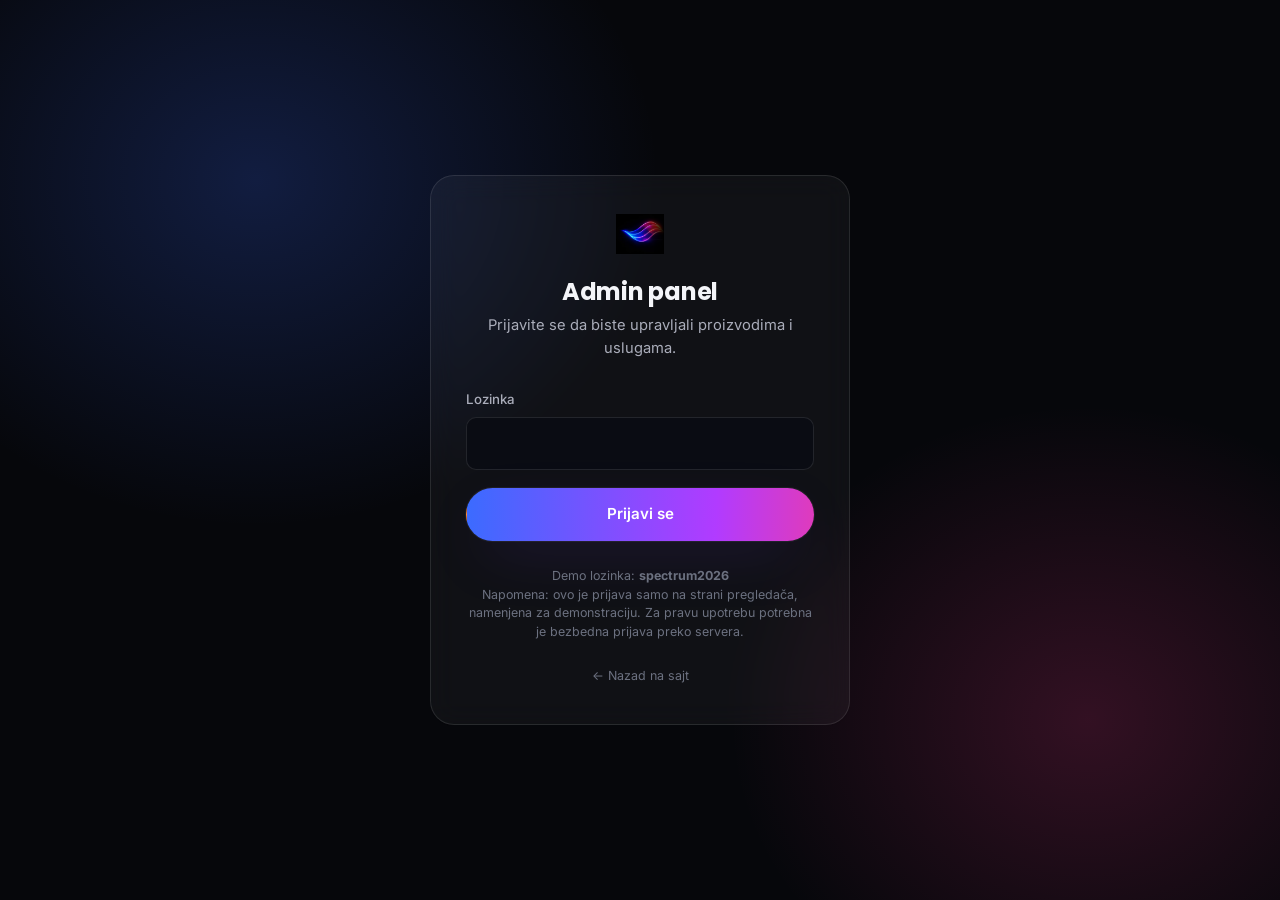
==== admin.html @ 7c69a84d "Initial site: TV Spectrum Elektro — sales and service website Static multi-page site (HTML5/CSS/vani" ====
<!doctype html>
<html lang="sr">
<head>
<meta charset="UTF-8">
<meta name="viewport" content="width=device-width, initial-scale=1">
<title>Admin panel — TV Spectrum Elektro</title>
<meta name="robots" content="noindex, nofollow">
<link rel="icon" type="image/png" href="assets/favicon-32.png">
<link rel="apple-touch-icon" href="assets/apple-touch-icon.png">
<link rel="preconnect" href="https://fonts.googleapis.com">
<link rel="preconnect" href="https://fonts.gstatic.com" crossorigin>
<link href="https://fonts.googleapis.com/css2?family=Inter:wght@400;500;600&family=Poppins:wght@600;700&display=swap" rel="stylesheet">
<link rel="stylesheet" href="css/style.css">
<link rel="stylesheet" href="css/admin.css">
</head>
<body class="admin-body">

<!-- ===================== LOGIN ===================== -->
<div class="login-screen" id="loginScreen">
  <div class="glass login-card">
    <img src="assets/logo-mark.png" alt="Spectrum Elektro logo">
    <h1>Admin panel</h1>
    <p class="sub">Prijavite se da biste upravljali proizvodima i uslugama.</p>
    <form id="loginForm">
      <div class="field-group">
        <label for="loginPassword">Lozinka</label>
        <input type="password" id="loginPassword" required autocomplete="current-password">
      </div>
      <button type="submit" class="btn btn-primary btn-block">Prijavi se</button>
      <p class="login-error" id="loginError">Pogrešna lozinka. Pokušajte ponovo.</p>
    </form>
    <p class="login-hint">Demo lozinka: <strong>spectrum2026</strong><br>Napomena: ovo je prijava samo na strani pregledača, namenjena za demonstraciju. Za pravu upotrebu potrebna je bezbedna prijava preko servera.</p>
    <p class="login-hint"><a href="index.html">← Nazad na sajt</a></p>
  </div>
</div>

<!-- ===================== ADMIN SHELL ===================== -->
<div class="admin-shell" id="adminShell">
  <div class="admin-topbar">
    <a href="index.html" class="brand">
      <img src="assets/logo-mark.png" alt="Spectrum Elektro logo">
      <span class="brand-name">TV Spectrum<br><small>Admin panel</small></span>
    </a>
    <div class="admin-topbar-actions">
      <a href="index.html" class="btn btn-ghost btn-sm">Pogledaj sajt</a>
      <button type="button" class="btn btn-outline btn-sm" id="logoutBtn">
        <svg width="16" height="16" viewBox="0 0 24 24" fill="none" stroke="currentColor" stroke-width="1.75" stroke-linecap="round" stroke-linejoin="round"><path d="M9 4.5H5.5A1.5 1.5 0 0 0 4 6v12a1.5 1.5 0 0 0 1.5 1.5H9"/><path d="M14 15.5L19 12l-5-3.5M19 12H9"/></svg>
        Odjava
      </button>
    </div>
  </div>

  <div class="admin-main">

    <div class="stat-row">
      <div class="stat-card"><span>Proizvodi</span><strong id="statProducts">0</strong></div>
      <div class="stat-card"><span>Usluge</span><strong id="statServices">0</strong></div>
      <div class="stat-card"><span>Nema na stanju</span><strong id="statOutOfStock">0</strong></div>
      <div class="stat-card"><span>Vrednost zaliha</span><strong id="statValue">0 RSD</strong></div>
    </div>

    <div class="admin-grid">

      <!-- FORM -->
      <div class="glass admin-panel" id="adminPanel">
        <h2 id="formTitle">Dodaj novu stavku</h2>
        <p class="panel-sub">Izmene se odmah pojavljuju na sajtu.</p>

        <div class="type-toggle">
          <button type="button" class="active" data-type="prodaja">Proizvod</button>
          <button type="button" data-type="servis">Usluga</button>
        </div>

        <form id="itemForm">
          <div class="field-group">
            <label for="fieldName">Naziv</label>
            <input type="text" id="fieldName" required placeholder="npr. Samsung Crystal UHD 55&quot;">
          </div>

          <div class="field-group">
            <label for="fieldCategory">Kategorija</label>
            <input type="text" id="fieldCategory" list="categoryOptions" required placeholder="npr. Televizori">
            <datalist id="categoryOptions"></datalist>
          </div>

          <!-- Polja samo za proizvode -->
          <div id="proizvodFields">
            <div class="field-group">
              <label for="fieldBrand">Brend</label>
              <input type="text" id="fieldBrand" list="brandOptions" placeholder="npr. Samsung">
              <datalist id="brandOptions"></datalist>
            </div>
            <div class="field-group">
              <label for="fieldCondition">Stanje</label>
              <select id="fieldCondition">
                <option value="Novo">Novo</option>
                <option value="Polovno">Polovno</option>
              </select>
            </div>
            <div class="field-group">
              <label for="fieldOldPrice">Stara cena (RSD) — opciono, za popust</label>
              <input type="number" id="fieldOldPrice" min="0" step="1">
            </div>
            <div class="checkbox-row">
              <input type="checkbox" id="fieldStock" checked>
              <label for="fieldStock">Na stanju</label>
            </div>
          </div>

          <!-- Polja samo za usluge -->
          <div id="uslugaFields" style="display:none;">
            <div class="checkbox-row">
              <input type="checkbox" id="fieldFree">
              <label for="fieldFree">Usluga je besplatna (npr. dijagnostika)</label>
            </div>
          </div>

          <div class="field-group" id="priceGroup">
            <label for="fieldPrice">Cena (RSD)</label>
            <input type="number" id="fieldPrice" min="0" step="1">
          </div>

          <div class="field-group">
            <label for="fieldDescription">Opis</label>
            <textarea id="fieldDescription" required style="min-height:90px;"></textarea>
          </div>

          <div class="field-group">
            <label for="fieldImage">Slika (opciono)</label>
            <div class="image-upload" id="imageUpload">
              <div class="image-preview" id="imagePreview">
                <svg width="22" height="22" viewBox="0 0 24 24" fill="none" stroke="currentColor" stroke-width="1.75" stroke-linecap="round" stroke-linejoin="round"><rect x="3" y="3" width="18" height="18" rx="2"/><circle cx="8.5" cy="9.5" r="1.5"/><path d="M21 15l-5-5-9 9"/></svg>
              </div>
              <div class="image-upload-actions">
                <label class="btn btn-outline btn-sm" for="fieldImage">Izaberi sliku</label>
                <button type="button" class="btn btn-ghost btn-sm" id="removeImageBtn" style="display:none;">Ukloni</button>
                <input type="file" id="fieldImage" accept="image/*" style="display:none;">
              </div>
            </div>
            <p class="field-hint">Ako ne dodate sliku, na sajtu će se prikazati ikonica ispod. Slika se automatski smanjuje radi uštede prostora.</p>
          </div>

          <div class="field-group">
            <label for="fieldIcon">Ikonica <span class="field-hint-inline">(koristi se ako nema slike)</span></label>
            <select id="fieldIcon"></select>
          </div>

          <div class="checkbox-row">
            <input type="checkbox" id="fieldFeatured">
            <label for="fieldFeatured">Istakni na početnoj stranici</label>
          </div>

          <div class="form-actions">
            <button type="submit" class="btn btn-primary btn-block">Sačuvaj</button>
            <button type="button" class="btn btn-outline" id="cancelEditBtn" style="display:none;">Otkaži</button>
          </div>
        </form>
      </div>

      <!-- TABLE -->
      <div>
        <div class="table-toolbar">
          <div class="search-field">
            <svg class="icon" width="17" height="17" viewBox="0 0 24 24" fill="none" stroke="currentColor" stroke-width="1.75" stroke-linecap="round" stroke-linejoin="round"><circle cx="10.5" cy="10.5" r="6.5"/><path d="M20 20l-4.8-4.8"/></svg>
            <input type="search" id="adminSearch" placeholder="Pretraži stavke…">
          </div>
          <select id="adminTypeFilter">
            <option value="">Sve stavke</option>
            <option value="prodaja">Proizvodi</option>
            <option value="servis">Usluge</option>
          </select>
          <button type="button" class="btn btn-outline btn-sm" id="resetBtn">
            <svg width="15" height="15" viewBox="0 0 24 24" fill="none" stroke="currentColor" stroke-width="1.75" stroke-linecap="round" stroke-linejoin="round"><path d="M20 8a8 8 0 1 0 1.5 6.5"/><path d="M20 3v5.5h-5.5"/></svg>
            Resetuj na podrazumevano
          </button>
        </div>

        <div class="admin-table-wrap" id="adminTableWrap">
          <table class="admin-table">
            <thead>
              <tr>
                <th>Stavka</th>
                <th>Tip</th>
                <th>Cena</th>
                <th>Status</th>
                <th></th>
              </tr>
            </thead>
            <tbody id="adminTableBody"></tbody>
          </table>
        </div>
        <div class="admin-empty" id="adminEmpty" style="display:none;">Nema stavki za prikaz.</div>
      </div>

    </div>
  </div>
</div>

<!-- Confirm dialog -->
<dialog class="modal" id="confirmDialog">
  <div class="modal-inner">
    <h3 style="margin-bottom:0.8rem;">Da li ste sigurni?</h3>
    <p id="confirmMessage" style="margin-bottom:1.6rem;"></p>
    <div class="form-actions">
      <button type="button" class="btn btn-danger btn-block" id="confirmYes">Da, potvrdi</button>
      <button type="button" class="btn btn-outline" id="confirmNo">Otkaži</button>
    </div>
  </div>
</dialog>

<!-- Toast -->
<div class="toast" id="toast">
  <svg class="icon" width="18" height="18" viewBox="0 0 24 24" fill="none" stroke="currentColor" stroke-width="1.75" stroke-linecap="round" stroke-linejoin="round"><path d="M4 12.5l5 5 11-11"/></svg>
  <span></span>
</div>

<script type="module" src="js/admin.js"></script>
</body>
</html>
---- css/style.css ----
/* ===================================================================
   Spectrum Elektro — glavni stylesheet
   Moderan CSS: custom properties, grid/flex, clamp(), color-mix(),
   backdrop-filter, :focus-visible, prefers-reduced-motion.
=================================================================== */

:root {
  /* boje iz loga */
  --blue: #3b6bff;
  --purple: #b13bff;
  --pink: #ff3b8e;
  --orange: #ff8a3b;
  --gradient-brand: linear-gradient(92deg, var(--blue) 0%, var(--purple) 45%, var(--pink) 75%, var(--orange) 100%);

  --bg: #06070b;
  --bg-alt: #0a0c13;
  --surface: rgba(255, 255, 255, 0.045);
  --surface-strong: rgba(255, 255, 255, 0.08);
  --surface-solid: #12131c;
  --border: rgba(255, 255, 255, 0.1);
  --border-soft: rgba(255, 255, 255, 0.06);

  --text: #f4f5f9;
  --text-dim: #aaadba;
  --text-faint: #6c7180;

  --success: #35d68a;
  --danger: #ff5470;
  --warning: #ffb84d;

  --radius-sm: 10px;
  --radius-md: 16px;
  --radius-lg: 24px;
  --radius-pill: 999px;

  --shadow-md: 0 16px 40px -16px rgba(0, 0, 0, 0.55);
  --shadow-lg: 0 28px 70px -24px rgba(0, 0, 0, 0.7);
  --shadow-glow: 0 0 0 1px rgba(255, 255, 255, 0.06), 0 20px 60px -20px rgba(120, 60, 255, 0.35);

  --ease: cubic-bezier(0.22, 1, 0.36, 1);
  --dur: 0.35s;

  --container: 1180px;
  --header-h: 84px;

  color-scheme: dark;
}

/* ---------- reset ---------- */
*, *::before, *::after { box-sizing: border-box; }
* { margin: 0; }
html { scroll-behavior: smooth; scroll-padding-top: calc(var(--header-h) + 16px); }
html, body { height: 100%; }

body {
  background: var(--bg);
  color: var(--text);
  font-family: "Inter", system-ui, -apple-system, "Segoe UI", sans-serif;
  font-size: 16px;
  line-height: 1.6;
  -webkit-font-smoothing: antialiased;
  overflow-x: hidden;
}

img, picture, svg { display: block; max-width: 100%; }

a { color: inherit; text-decoration: none; }

ul, ol { list-style: none; padding: 0; }

button, input, textarea, select {
  font: inherit;
  color: inherit;
  background: none;
  border: none;
}

h1, h2, h3, h4 {
  font-family: "Poppins", "Inter", sans-serif;
  font-weight: 600;
  line-height: 1.15;
  letter-spacing: -0.01em;
}

h1 { font-size: clamp(2.4rem, 4.4vw, 3.9rem); font-weight: 700; }
h2 { font-size: clamp(1.9rem, 3vw, 2.7rem); }
h3 { font-size: clamp(1.2rem, 1.6vw, 1.45rem); }

p { color: var(--text-dim); }

:focus-visible {
  outline: 2px solid var(--blue);
  outline-offset: 3px;
  border-radius: 4px;
}

@media (prefers-reduced-motion: reduce) {
  html { scroll-behavior: auto; }
  *, *::before, *::after { animation-duration: 0.01ms !important; transition-duration: 0.01ms !important; }
}

/* ---------- layout helpers ---------- */
.container {
  width: min(100% - 2.5rem, var(--container));
  margin-inline: auto;
}

.section { padding-block: clamp(4rem, 8vw, 6.5rem); }
.section-tight { padding-block: clamp(2.5rem, 5vw, 4rem); }

.section-head {
  max-width: 640px;
  margin-bottom: clamp(2.2rem, 4vw, 3.2rem);
}

.section-head.center { max-width: 620px; margin-inline: auto; text-align: center; }

.eyebrow {
  display: inline-flex;
  align-items: center;
  gap: 0.5rem;
  font-family: "Poppins", sans-serif;
  font-size: 0.78rem;
  font-weight: 600;
  letter-spacing: 0.14em;
  text-transform: uppercase;
  color: transparent;
  background: var(--gradient-brand);
  -webkit-background-clip: text;
  background-clip: text;
  margin-bottom: 0.9rem;
}

.eyebrow::before {
  content: "";
  width: 22px;
  height: 2px;
  background: var(--gradient-brand);
  display: inline-block;
}

.section-head p { margin-top: 0.9rem; font-size: 1.05rem; }

.grad-text {
  background: var(--gradient-brand);
  -webkit-background-clip: text;
  background-clip: text;
  color: transparent;
}

.visually-hidden {
  position: absolute;
  width: 1px; height: 1px;
  overflow: hidden;
  clip: rect(0 0 0 0);
  white-space: nowrap;
}

.skip-link {
  position: fixed;
  top: -60px;
  left: 1rem;
  background: var(--surface-solid);
  color: var(--text);
  padding: 0.7rem 1.1rem;
  border-radius: var(--radius-sm);
  z-index: 1000;
  transition: top var(--dur) var(--ease);
  border: 1px solid var(--border);
}
.skip-link:focus { top: 1rem; }

/* ---------- buttons ---------- */
.btn {
  display: inline-flex;
  align-items: center;
  justify-content: center;
  gap: 0.55rem;
  padding: 0.85rem 1.6rem;
  border-radius: var(--radius-pill);
  font-weight: 600;
  font-size: 0.95rem;
  cursor: pointer;
  transition: transform var(--dur) var(--ease), box-shadow var(--dur) var(--ease), background var(--dur) var(--ease), border-color var(--dur) var(--ease);
  white-space: nowrap;
  border: 1px solid transparent;
}
.btn:active { transform: translateY(1px); }

.btn-primary {
  background: var(--gradient-brand);
  background-size: 160% 100%;
  color: #fff;
  box-shadow: var(--shadow-glow);
}
.btn-primary:hover { background-position: 100% 0; box-shadow: 0 24px 60px -18px rgba(177, 59, 255, 0.55); transform: translateY(-2px); }

.btn-outline {
  background: var(--surface);
  border-color: var(--border);
  color: var(--text);
  backdrop-filter: blur(10px);
}
.btn-outline:hover { background: var(--surface-strong); border-color: rgba(255,255,255,0.24); transform: translateY(-2px); }

.btn-ghost { color: var(--text-dim); padding: 0.6rem 0.9rem; }
.btn-ghost:hover { color: var(--text); }

.btn-sm { padding: 0.55rem 1.1rem; font-size: 0.85rem; }
.btn-danger { background: rgba(255, 84, 112, 0.12); color: var(--danger); border-color: rgba(255, 84, 112, 0.3); }
.btn-danger:hover { background: rgba(255, 84, 112, 0.2); }
.btn-block { width: 100%; }
.btn[disabled] { opacity: 0.5; cursor: not-allowed; pointer-events: none; }

.icon { flex-shrink: 0; }

/* ---------- header ---------- */
.site-header {
  position: fixed;
  inset: 0 0 auto 0;
  height: var(--header-h);
  z-index: 100;
  display: flex;
  align-items: center;
  background: rgba(6, 7, 11, 0.6);
  backdrop-filter: blur(16px) saturate(140%);
  border-bottom: 1px solid var(--border-soft);
  transition: background var(--dur) var(--ease), border-color var(--dur) var(--ease);
}

.site-header .container { display: flex; align-items: center; justify-content: space-between; gap: 1.5rem; }

.brand { display: flex; align-items: center; gap: 0.65rem; font-family: "Poppins", sans-serif; }
.brand img { height: 34px; width: auto; }
.brand-name { font-weight: 700; font-size: 1.05rem; letter-spacing: 0.01em; }
.brand-name small { display: block; font-family: "Inter", sans-serif; font-weight: 400; font-size: 0.68rem; color: var(--text-faint); letter-spacing: 0.08em; text-transform: uppercase; }

.nav-links { display: flex; align-items: center; gap: 2.1rem; }
.nav-links a {
  font-size: 0.94rem;
  font-weight: 500;
  color: var(--text-dim);
  position: relative;
  padding-block: 0.4rem;
  transition: color var(--dur) var(--ease);
}
.nav-links a::after {
  content: "";
  position: absolute; left: 0; right: 100%; bottom: -2px; height: 2px;
  background: var(--gradient-brand);
  transition: right var(--dur) var(--ease);
  border-radius: 2px;
}
.nav-links a:hover, .nav-links a[aria-current="page"] { color: var(--text); }
.nav-links a:hover::after, .nav-links a[aria-current="page"]::after { right: 0; }

.header-actions { display: flex; align-items: center; gap: 0.9rem; }
.phone-cta { display: flex; align-items: center; gap: 0.5rem; font-weight: 600; font-size: 0.92rem; color: var(--text); }
.phone-cta .icon { color: var(--orange); }

.nav-toggle {
  display: none;
  padding: 0.5rem;
  border-radius: var(--radius-sm);
  color: var(--text);
}

@media (max-width: 900px) {
  .nav-links { position: fixed; inset: var(--header-h) 0 0 0; flex-direction: column; justify-content: flex-start; align-items: stretch; gap: 0; background: rgba(6,7,11,0.98); backdrop-filter: blur(20px); padding: 1.5rem 1.75rem 2rem; transform: translateY(-8px); opacity: 0; pointer-events: none; transition: opacity var(--dur) var(--ease), transform var(--dur) var(--ease); }
  .nav-links a { padding: 0.95rem 0; border-bottom: 1px solid var(--border-soft); font-size: 1.05rem; }
  .nav-links a::after { display: none; }
  .site-header.nav-open .nav-links { opacity: 1; transform: translateY(0); pointer-events: auto; }
  .nav-toggle { display: inline-flex; }
  .phone-cta span { display: none; }
}

/* ---------- hero ---------- */
.hero {
  position: relative;
  padding-top: calc(var(--header-h) + clamp(3rem, 8vw, 6rem));
  padding-bottom: clamp(4rem, 9vw, 7rem);
  overflow: clip;
}

.hero-glow {
  position: absolute;
  inset: -20% -10% auto -10%;
  height: 900px;
  background:
    radial-gradient(38% 55% at 18% 25%, rgba(59, 107, 255, 0.35), transparent 70%),
    radial-gradient(32% 45% at 55% 10%, rgba(177, 59, 255, 0.28), transparent 70%),
    radial-gradient(30% 45% at 85% 30%, rgba(255, 59, 142, 0.22), transparent 70%);
  filter: blur(10px);
  pointer-events: none;
  z-index: 0;
}

.hero .container { position: relative; z-index: 1; }
.hero-grid { display: grid; grid-template-columns: 1.1fr 0.9fr; gap: 3rem; align-items: center; }

.hero-copy h1 { margin-bottom: 1.3rem; }
.hero-copy > p { font-size: 1.12rem; max-width: 46ch; margin-bottom: 2.2rem; }
.hero-actions { display: flex; flex-wrap: wrap; gap: 0.9rem; margin-bottom: 3rem; }

.hero-stats { display: grid; grid-template-columns: repeat(4, auto); gap: 1.8rem; }
.hero-stats div strong { display: block; font-family: "Poppins", sans-serif; font-size: 1.6rem; font-weight: 700; }
.hero-stats div span { font-size: 0.82rem; color: var(--text-faint); }

.hero-panel {
  position: relative;
  border-radius: var(--radius-lg);
  border: 1px solid var(--border);
  background: linear-gradient(160deg, var(--surface-strong), var(--surface));
  backdrop-filter: blur(10px);
  box-shadow: var(--shadow-lg);
  padding: clamp(1.8rem, 3vw, 2.6rem);
  overflow: hidden;
}
.hero-panel::before {
  content: "";
  position: absolute; inset: 0;
  background: var(--gradient-brand);
  opacity: 0.12;
  mask: radial-gradient(circle at 30% 20%, black, transparent 70%);
}
.hero-panel > * { position: relative; z-index: 1; }
.hero-panel-icon {
  width: 54px; height: 54px;
  border-radius: var(--radius-sm);
  display: grid; place-items: center;
  background: var(--gradient-brand);
  color: #fff;
  margin-bottom: 1.3rem;
}
.hero-panel h3 { font-size: 1.35rem; margin-bottom: 0.7rem; }
.hero-panel > p { font-size: 0.95rem; margin-bottom: 1.7rem; }
.hero-panel-features { display: flex; flex-direction: column; gap: 0.9rem; margin-bottom: 1.9rem; padding-bottom: 1.9rem; border-bottom: 1px dashed var(--border); }
.hero-panel-features div { display: flex; align-items: center; gap: 0.7rem; font-size: 0.92rem; }
.hero-panel-features .icon { color: var(--success); flex-shrink: 0; }

@media (max-width: 980px) {
  .hero-grid { grid-template-columns: 1fr; }
  .hero-panel { max-width: 460px; margin-inline: auto; }
  .hero-stats { grid-template-columns: repeat(2, auto); row-gap: 1.4rem; }
}

/* ---------- generic cards / glass panels ---------- */
.glass {
  background: var(--surface);
  border: 1px solid var(--border);
  border-radius: var(--radius-lg);
  backdrop-filter: blur(14px);
}

.feature-grid { display: grid; grid-template-columns: repeat(4, 1fr); gap: 1.25rem; }
.feature-card {
  padding: 1.8rem 1.6rem;
  border-radius: var(--radius-lg);
  background: var(--surface);
  border: 1px solid var(--border-soft);
  transition: transform var(--dur) var(--ease), border-color var(--dur) var(--ease), background var(--dur) var(--ease);
}
.feature-card:hover { transform: translateY(-4px); border-color: rgba(255,255,255,0.2); background: var(--surface-strong); }
.feature-card .icon-wrap {
  width: 46px; height: 46px; border-radius: var(--radius-sm);
  display: grid; place-items: center;
  background: var(--gradient-brand);
  color: #fff;
  margin-bottom: 1.1rem;
}
.feature-card h3 { margin-bottom: 0.5rem; }
.feature-card p { font-size: 0.92rem; }

@media (max-width: 980px) { .feature-grid { grid-template-columns: repeat(2, 1fr); } }
@media (max-width: 560px) { .feature-grid { grid-template-columns: 1fr; } }

/* ---------- product / service cards ---------- */
.card-grid { display: grid; grid-template-columns: repeat(auto-fill, minmax(270px, 1fr)); gap: 1.4rem; }

.product-card {
  display: flex;
  flex-direction: column;
  border-radius: var(--radius-lg);
  border: 1px solid var(--border-soft);
  background: var(--surface);
  overflow: hidden;
  transition: transform var(--dur) var(--ease), border-color var(--dur) var(--ease), box-shadow var(--dur) var(--ease);
}
.product-card:hover { transform: translateY(-5px); border-color: rgba(255,255,255,0.18); box-shadow: var(--shadow-md); }

.product-media {
  position: relative;
  aspect-ratio: 16 / 11;
  display: grid;
  place-items: center;
  overflow: hidden;
  background:
    radial-gradient(90% 120% at 20% 0%, rgba(59,107,255,0.22), transparent 60%),
    radial-gradient(90% 120% at 100% 100%, rgba(255,59,142,0.18), transparent 60%),
    var(--bg-alt);
}
.product-media .icon { width: 30%; height: 30%; color: var(--text); opacity: 0.92; }
.product-media .icon svg { width: 100%; height: 100%; }
.product-media img { width: 100%; height: 100%; object-fit: cover; }

.badge {
  display: inline-flex; align-items: center; gap: 0.35rem;
  font-size: 0.72rem; font-weight: 600; letter-spacing: 0.03em;
  padding: 0.3rem 0.65rem;
  border-radius: var(--radius-pill);
  background: var(--surface-strong);
  border: 1px solid var(--border);
  color: var(--text-dim);
}
.badge-brand { position: absolute; top: 0.9rem; left: 0.9rem; }
.badge-condition { position: absolute; top: 0.9rem; right: 0.9rem; }
.badge-condition.new { color: var(--success); border-color: rgba(53,214,138,0.35); background: rgba(53,214,138,0.1); }
.badge-condition.used { color: var(--warning); border-color: rgba(255,184,77,0.35); background: rgba(255,184,77,0.1); }
.badge-out { position: absolute; inset: 0; background: rgba(6,7,11,0.72); display: flex; align-items: center; justify-content: center; font-weight: 600; letter-spacing: 0.05em; text-transform: uppercase; font-size: 0.85rem; color: var(--text-dim); backdrop-filter: blur(2px); }

.product-body { padding: 1.3rem 1.4rem 1.5rem; display: flex; flex-direction: column; gap: 0.6rem; flex: 1; }
.product-body .cat { font-size: 0.76rem; color: var(--text-faint); text-transform: uppercase; letter-spacing: 0.08em; }
.product-body h3 { font-size: 1.08rem; }
.product-body p.desc { font-size: 0.88rem; margin-top: 0.1rem; display: -webkit-box; -webkit-line-clamp: 2; -webkit-box-orient: vertical; overflow: hidden; }

.price-row { margin-top: auto; padding-top: 0.9rem; display: flex; align-items: center; justify-content: space-between; gap: 0.6rem; }
.price-wrap { display: flex; flex-direction: column; gap: 0.1rem; min-width: 0; }
.price { font-family: "Poppins", sans-serif; font-weight: 700; font-size: 1.12rem; white-space: nowrap; }
.price-old { display: block; font-size: 0.78rem; color: var(--text-faint); text-decoration: line-through; font-weight: 400; }

.service-card { padding: 1.6rem 1.5rem; }
.service-card .icon-wrap { width: 50px; height: 50px; border-radius: var(--radius-sm); display: grid; place-items: center; background: var(--surface-strong); border: 1px solid var(--border); color: var(--blue); margin-bottom: 1rem; overflow: hidden; }
.service-card .icon-wrap img { width: 100%; height: 100%; object-fit: cover; }
.service-card .cat { font-size: 0.74rem; color: var(--text-faint); text-transform: uppercase; letter-spacing: 0.08em; margin-bottom: 0.3rem; }
.service-card h3 { margin-bottom: 0.5rem; }
.service-card p.desc { font-size: 0.9rem; margin-bottom: 1.1rem; }
.service-card .price-row { padding-top: 1rem; border-top: 1px dashed var(--border); }

.empty-state { grid-column: 1 / -1; text-align: center; padding: 3.5rem 1rem; color: var(--text-faint); }
.empty-state .icon { margin: 0 auto 1rem; color: var(--text-faint); }

/* ---------- filters ---------- */
.filter-bar {
  display: flex; flex-wrap: wrap; gap: 0.9rem; align-items: center;
  padding: 1.1rem 1.2rem;
  background: var(--surface);
  border: 1px solid var(--border-soft);
  border-radius: var(--radius-md);
  margin-bottom: 2rem;
}
.filter-bar .field { display: flex; flex-direction: column; gap: 0.3rem; }
.filter-bar label { font-size: 0.72rem; text-transform: uppercase; letter-spacing: 0.06em; color: var(--text-faint); }
.filter-bar select, .filter-bar input {
  padding: 0.6rem 0.85rem;
  background: var(--bg-alt);
  border: 1px solid var(--border);
  border-radius: var(--radius-sm);
  min-width: 150px;
}
.filter-bar .search-field { flex: 1; min-width: 200px; position: relative; }
.filter-bar .search-field input { width: 100%; padding-left: 2.4rem; }
.filter-bar .search-field .icon { position: absolute; left: 0.75rem; top: 2.15rem; color: var(--text-faint); }
.filter-bar .results-count { margin-left: auto; font-size: 0.85rem; color: var(--text-faint); }

/* ---------- page banner ---------- */
.page-banner {
  padding-top: calc(var(--header-h) + 3rem);
  padding-bottom: 2.5rem;
  position: relative;
}
.page-banner::before {
  content: "";
  position: absolute; inset: 0 0 auto 0; height: 420px;
  background: radial-gradient(60% 100% at 15% 0%, rgba(59,107,255,0.18), transparent 70%),
              radial-gradient(50% 100% at 85% 0%, rgba(255,59,142,0.14), transparent 70%);
  z-index: -1;
}
.breadcrumb { display: flex; gap: 0.5rem; font-size: 0.85rem; color: var(--text-faint); margin-bottom: 0.9rem; }
.breadcrumb a:hover { color: var(--text); }

/* ---------- process steps ---------- */
.steps { display: grid; grid-template-columns: repeat(4, 1fr); gap: 1.5rem; counter-reset: step; }
.step { position: relative; padding: 1.8rem 1.5rem; border-radius: var(--radius-lg); background: var(--surface); border: 1px solid var(--border-soft); }
.step .num {
  font-family: "Poppins", sans-serif; font-weight: 700; font-size: 1.6rem;
  background: var(--gradient-brand); -webkit-background-clip: text; background-clip: text; color: transparent;
  margin-bottom: 0.8rem; display: block;
}
.step h3 { margin-bottom: 0.5rem; font-size: 1rem; }
.step p { font-size: 0.88rem; }
@media (max-width: 900px) { .steps { grid-template-columns: repeat(2, 1fr); } }
@media (max-width: 560px) { .steps { grid-template-columns: 1fr; } }

/* ---------- brand chips ---------- */
.chip-cloud { display: flex; flex-wrap: wrap; gap: 0.7rem; }
.chip { padding: 0.55rem 1.1rem; border-radius: var(--radius-pill); background: var(--surface); border: 1px solid var(--border); font-size: 0.88rem; color: var(--text-dim); }

/* ---------- CTA banner ---------- */
.cta-banner {
  position: relative;
  border-radius: var(--radius-lg);
  padding: clamp(2.5rem, 6vw, 4rem);
  text-align: center;
  overflow: hidden;
  border: 1px solid var(--border);
}
.cta-banner::before { content: ""; position: absolute; inset: 0; background: var(--gradient-brand); opacity: 0.16; }
.cta-banner::after { content: ""; position: absolute; inset: 0; background: radial-gradient(60% 140% at 50% 0%, rgba(255,255,255,0.08), transparent 70%); }
.cta-banner > * { position: relative; z-index: 1; }
.cta-banner h2 { margin-bottom: 0.8rem; }
.cta-banner p { max-width: 46ch; margin-inline: auto; margin-bottom: 1.8rem; }
.cta-actions { display: flex; gap: 1rem; justify-content: center; flex-wrap: wrap; }

/* ---------- story / about ---------- */
.story-grid { display: grid; grid-template-columns: 0.9fr 1.1fr; gap: 3rem; align-items: center; }
.story-visual { aspect-ratio: 4/3.2; border-radius: var(--radius-lg); border: 1px solid var(--border); background: linear-gradient(160deg, var(--surface-strong), var(--surface)); display: grid; place-items: center; position: relative; overflow: hidden; }
.story-visual::before { content: ""; position: absolute; inset: 0; background: var(--gradient-brand); opacity: 0.12; }
.story-visual .icon { width: 34%; height: 34%; color: var(--text); position: relative; z-index: 1; }
.story-copy p { margin-bottom: 1.1rem; }
.story-copy p:last-of-type { margin-bottom: 0; }
@media (max-width: 900px) { .story-grid { grid-template-columns: 1fr; } }

.values-grid { display: grid; grid-template-columns: repeat(4, 1fr); gap: 1.2rem; margin-top: 3rem; }
@media (max-width: 900px) { .values-grid { grid-template-columns: repeat(2, 1fr); } }
@media (max-width: 560px) { .values-grid { grid-template-columns: 1fr; } }

.timeline { display: flex; flex-direction: column; gap: 0; margin-top: 3rem; border-left: 1px solid var(--border); padding-left: 2rem; }
.timeline-item { position: relative; padding-bottom: 2.5rem; }
.timeline-item:last-child { padding-bottom: 0; }
.timeline-item::before { content: ""; position: absolute; left: -2.4rem; top: 0.2rem; width: 12px; height: 12px; border-radius: 50%; background: var(--gradient-brand); box-shadow: 0 0 0 4px var(--bg), 0 0 0 5px var(--border); }
.timeline-item .year { font-family: "Poppins", sans-serif; font-weight: 700; color: var(--text); display: block; margin-bottom: 0.35rem; }
.timeline-item p { font-size: 0.94rem; }

/* ---------- contact ---------- */
.contact-grid { display: grid; grid-template-columns: 1fr 1.15fr; gap: 2.5rem; align-items: start; }
.contact-info-list { display: flex; flex-direction: column; gap: 1.1rem; margin-bottom: 2rem; }
.contact-info-item { display: flex; gap: 1rem; align-items: flex-start; }
.contact-info-item .icon-wrap { width: 42px; height: 42px; flex-shrink: 0; border-radius: var(--radius-sm); display: grid; place-items: center; background: var(--surface-strong); border: 1px solid var(--border); color: var(--blue); }
.contact-info-item strong { display: block; font-size: 0.95rem; }
.contact-info-item span, .contact-info-item a { font-size: 0.9rem; color: var(--text-dim); }
.contact-info-item a:hover { color: var(--text); }

.hours-table { width: 100%; border-collapse: collapse; margin-top: 0.5rem; }
.hours-table td { padding: 0.5rem 0; font-size: 0.9rem; border-bottom: 1px solid var(--border-soft); }
.hours-table td:last-child { text-align: right; color: var(--text); font-weight: 500; }

.map-embed { border-radius: var(--radius-lg); overflow: hidden; border: 1px solid var(--border); margin-top: 1.5rem; filter: grayscale(0.4) invert(0.92) contrast(0.9); }
.map-embed iframe { width: 100%; height: 260px; border: 0; display: block; }

.social-row { display: flex; gap: 0.7rem; margin-top: 1.5rem; }
.social-row a { width: 40px; height: 40px; border-radius: 50%; display: grid; place-items: center; background: var(--surface); border: 1px solid var(--border); transition: all var(--dur) var(--ease); }
.social-row a:hover { background: var(--gradient-brand); border-color: transparent; }

.form-card { padding: clamp(1.6rem, 3vw, 2.4rem); }
.form-row { display: grid; grid-template-columns: 1fr 1fr; gap: 1rem; }
.field-group { margin-bottom: 1.1rem; display: flex; flex-direction: column; gap: 0.4rem; }
.field-group label { font-size: 0.83rem; font-weight: 500; color: var(--text-dim); }
.field-group input, .field-group textarea, .field-group select {
  padding: 0.8rem 1rem;
  background: var(--bg-alt);
  border: 1px solid var(--border);
  border-radius: var(--radius-sm);
  transition: border-color var(--dur) var(--ease);
}
.field-group input:focus, .field-group textarea:focus, .field-group select:focus { border-color: var(--purple); }
.field-group textarea { resize: vertical; min-height: 120px; }
@media (max-width: 640px) { .form-row { grid-template-columns: 1fr; } .contact-grid { grid-template-columns: 1fr; } }

.form-success { display: none; align-items: center; gap: 0.8rem; padding: 1rem 1.2rem; border-radius: var(--radius-md); background: rgba(53,214,138,0.1); border: 1px solid rgba(53,214,138,0.3); color: var(--success); margin-top: 1rem; }
.form-success.show { display: flex; }
.form-success .icon { flex-shrink: 0; }

/* ---------- footer ---------- */
.site-footer { border-top: 1px solid var(--border-soft); background: var(--bg-alt); padding-block: 3.5rem 1.8rem; }
.footer-grid { display: grid; grid-template-columns: 1.3fr 0.8fr 0.9fr 1fr; gap: 2.5rem; }
.footer-brand p { font-size: 0.9rem; margin-top: 0.9rem; max-width: 30ch; }
.footer-col h4 { font-size: 0.85rem; text-transform: uppercase; letter-spacing: 0.06em; color: var(--text-faint); margin-bottom: 1.1rem; }
.footer-col ul { display: flex; flex-direction: column; gap: 0.7rem; }
.footer-col a { font-size: 0.9rem; color: var(--text-dim); }
.footer-col a:hover { color: var(--text); }
.footer-bottom { margin-top: 3rem; padding-top: 1.6rem; border-top: 1px solid var(--border-soft); display: flex; justify-content: space-between; align-items: center; flex-wrap: wrap; gap: 1rem; font-size: 0.82rem; color: var(--text-faint); }
.footer-bottom a { color: var(--text-faint); }
.footer-bottom a:hover { color: var(--text-dim); }
@media (max-width: 900px) { .footer-grid { grid-template-columns: 1fr 1fr; } }
@media (max-width: 560px) { .footer-grid { grid-template-columns: 1fr; } }

/* ---------- reveal-on-scroll ---------- */
.reveal { opacity: 0; transform: translateY(18px); transition: opacity 0.7s var(--ease), transform 0.7s var(--ease); }
.reveal.in-view { opacity: 1; transform: translateY(0); }

/* ---------- dialog / modal ---------- */
dialog.modal {
  position: fixed;
  inset: 0;
  margin: auto;
  border: 1px solid var(--border);
  border-radius: var(--radius-lg);
  padding: 0;
  background: var(--surface-solid);
  color: var(--text);
  width: min(560px, 92vw);
  max-height: min(640px, 86vh);
  overflow: auto;
  box-shadow: var(--shadow-lg);
}
dialog.modal::backdrop { background: rgba(4, 5, 8, 0.75); backdrop-filter: blur(4px); }
.modal-inner { padding: 2rem; position: relative; }
.modal-close { position: absolute; top: 1.1rem; right: 1.1rem; }

.product-detail-media { aspect-ratio: 16/8; border-radius: var(--radius-md); margin-bottom: 1.3rem; display: grid; place-items: center; background: var(--bg-alt); overflow: hidden; }
.product-detail-media .icon { color: var(--text); }
.product-detail-media img { width: 100%; height: 100%; object-fit: cover; }

/* ---------- utility ---------- */
.mt-0 { margin-top: 0 !important; }
.text-center { text-align: center; }
---- css/admin.css ----
/* ===================================================================
   Stilovi samo za admin panel (admin.html)
=================================================================== */

.admin-body { background: var(--bg); min-height: 100vh; }

/* ---- login gate ---- */
.login-screen {
  min-height: 100vh;
  display: grid;
  place-items: center;
  padding: 2rem 1.5rem;
  position: relative;
}
.login-screen::before {
  content: "";
  position: absolute; inset: 0;
  background: radial-gradient(45% 55% at 20% 20%, rgba(59,107,255,0.22), transparent 70%),
              radial-gradient(40% 50% at 85% 80%, rgba(255,59,142,0.18), transparent 70%);
  z-index: 0;
}
.login-card { position: relative; z-index: 1; width: min(420px, 100%); padding: 2.4rem 2.2rem; text-align: center; }
.login-card img { height: 40px; margin: 0 auto 1.5rem; }
.login-card h1 { font-size: 1.5rem; margin-bottom: 0.5rem; }
.login-card p.sub { font-size: 0.92rem; margin-bottom: 1.8rem; }
.login-card .field-group { text-align: left; }
.login-error { color: var(--danger); font-size: 0.85rem; margin-top: 0.9rem; display: none; }
.login-error.show { display: block; }
.login-hint { margin-top: 1.6rem; font-size: 0.78rem; color: var(--text-faint); line-height: 1.5; }

/* ---- admin shell ---- */
.admin-shell { display: none; }
.admin-shell.active { display: block; }

.admin-topbar {
  position: sticky; top: 0; z-index: 50;
  display: flex; align-items: center; justify-content: space-between;
  padding: 1.1rem 1.5rem;
  background: rgba(6,7,11,0.85);
  backdrop-filter: blur(14px);
  border-bottom: 1px solid var(--border-soft);
}
.admin-topbar .brand img { height: 28px; }
.admin-topbar-actions { display: flex; align-items: center; gap: 0.8rem; }

.admin-main { padding: 2rem clamp(1rem, 4vw, 2.5rem) 4rem; max-width: 1280px; margin-inline: auto; }

.stat-row { display: grid; grid-template-columns: repeat(4, 1fr); gap: 1rem; margin-bottom: 2rem; }
.stat-card { padding: 1.3rem 1.4rem; border-radius: var(--radius-md); background: var(--surface); border: 1px solid var(--border-soft); }
.stat-card span { font-size: 0.78rem; color: var(--text-faint); text-transform: uppercase; letter-spacing: 0.05em; }
.stat-card strong { display: block; font-family: "Poppins", sans-serif; font-size: 1.6rem; margin-top: 0.35rem; }
@media (max-width: 900px) { .stat-row { grid-template-columns: repeat(2, 1fr); } }

.admin-grid { display: grid; grid-template-columns: 380px 1fr; gap: 1.6rem; align-items: start; }
@media (max-width: 1080px) { .admin-grid { grid-template-columns: 1fr; } }

.admin-panel { padding: 1.6rem; position: sticky; top: 96px; }
.admin-panel h2 { font-size: 1.15rem; margin-bottom: 0.3rem; }
.admin-panel .panel-sub { font-size: 0.85rem; margin-bottom: 1.4rem; }

.type-toggle { display: flex; gap: 0.5rem; margin-bottom: 1.2rem; background: var(--bg-alt); padding: 0.3rem; border-radius: var(--radius-pill); border: 1px solid var(--border); }
.type-toggle button { flex: 1; padding: 0.55rem; border-radius: var(--radius-pill); font-size: 0.85rem; font-weight: 600; color: var(--text-faint); }
.type-toggle button.active { background: var(--gradient-brand); color: #fff; }

.checkbox-row { display: flex; align-items: center; gap: 0.6rem; margin-bottom: 1.1rem; }
.checkbox-row input { width: 17px; height: 17px; accent-color: var(--purple); }
.checkbox-row label { font-size: 0.88rem; color: var(--text-dim); }

.form-actions { display: flex; gap: 0.7rem; margin-top: 0.4rem; }

/* ---- image upload ---- */
.image-upload { display: flex; align-items: center; gap: 1rem; }
.image-preview {
  width: 72px; height: 72px; flex-shrink: 0;
  border-radius: var(--radius-sm);
  border: 1px dashed var(--border);
  background: var(--bg-alt);
  display: grid; place-items: center;
  color: var(--text-faint);
  overflow: hidden;
}
.image-preview img { width: 100%; height: 100%; object-fit: cover; }
.image-upload-actions { display: flex; flex-direction: column; gap: 0.5rem; align-items: flex-start; }
.field-hint { font-size: 0.78rem; color: var(--text-faint); margin-top: 0.5rem; line-height: 1.5; }
.field-hint-inline { font-weight: 400; color: var(--text-faint); text-transform: none; letter-spacing: 0; }

/* ---- table ---- */
.table-toolbar { display: flex; flex-wrap: wrap; gap: 0.8rem; align-items: center; margin-bottom: 1rem; }
.table-toolbar .search-field { position: relative; flex: 1; min-width: 200px; }
.table-toolbar .search-field input { width: 100%; padding: 0.65rem 1rem 0.65rem 2.4rem; background: var(--bg-alt); border: 1px solid var(--border); border-radius: var(--radius-sm); }
.table-toolbar .search-field .icon { position: absolute; left: 0.75rem; top: 0.65rem; color: var(--text-faint); }
.table-toolbar select { padding: 0.65rem 0.9rem; background: var(--bg-alt); border: 1px solid var(--border); border-radius: var(--radius-sm); }

.admin-table-wrap { border: 1px solid var(--border-soft); border-radius: var(--radius-md); overflow: hidden; background: var(--surface); }
.admin-table { width: 100%; border-collapse: collapse; font-size: 0.9rem; }
.admin-table th { text-align: left; padding: 0.9rem 1.1rem; font-size: 0.72rem; text-transform: uppercase; letter-spacing: 0.05em; color: var(--text-faint); border-bottom: 1px solid var(--border); background: var(--bg-alt); }
.admin-table td { padding: 0.85rem 1.1rem; border-bottom: 1px solid var(--border-soft); vertical-align: middle; }
.admin-table tr:last-child td { border-bottom: none; }
.admin-table tr:hover td { background: rgba(255,255,255,0.02); }
.admin-table .row-name { display: flex; align-items: center; gap: 0.7rem; }
.admin-table .row-name .icon-wrap { width: 32px; height: 32px; border-radius: 8px; background: var(--surface-strong); display: grid; place-items: center; color: var(--blue); flex-shrink: 0; overflow: hidden; }
.admin-table .row-name .icon-wrap img { width: 100%; height: 100%; object-fit: cover; }
.admin-table .row-name strong { display: block; font-size: 0.88rem; }
.admin-table .row-name span { font-size: 0.76rem; color: var(--text-faint); }
.admin-table .row-actions { display: flex; gap: 0.4rem; justify-content: flex-end; }
.admin-table .row-actions button { width: 32px; height: 32px; display: grid; place-items: center; border-radius: 8px; background: var(--surface-strong); border: 1px solid var(--border); color: var(--text-dim); }
.admin-table .row-actions button:hover { color: var(--text); }
.admin-table .row-actions button.danger:hover { color: var(--danger); border-color: rgba(255,84,112,0.4); }

.admin-empty { padding: 3rem 1rem; text-align: center; color: var(--text-faint); }

.toast {
  position: fixed; bottom: 1.5rem; right: 1.5rem; z-index: 200;
  max-width: min(380px, calc(100vw - 3rem));
  background: var(--surface-solid); border: 1px solid var(--border);
  padding: 0.9rem 1.2rem; border-radius: var(--radius-md);
  display: flex; align-items: center; gap: 0.7rem;
  box-shadow: var(--shadow-lg);
  transform: translateY(20px); opacity: 0; pointer-events: none;
  transition: all var(--dur) var(--ease);
}
.toast span { font-size: 0.88rem; line-height: 1.4; }
.toast .icon { flex-shrink: 0; }
.toast.show { transform: translateY(0); opacity: 1; }
.toast .icon { color: var(--success); }
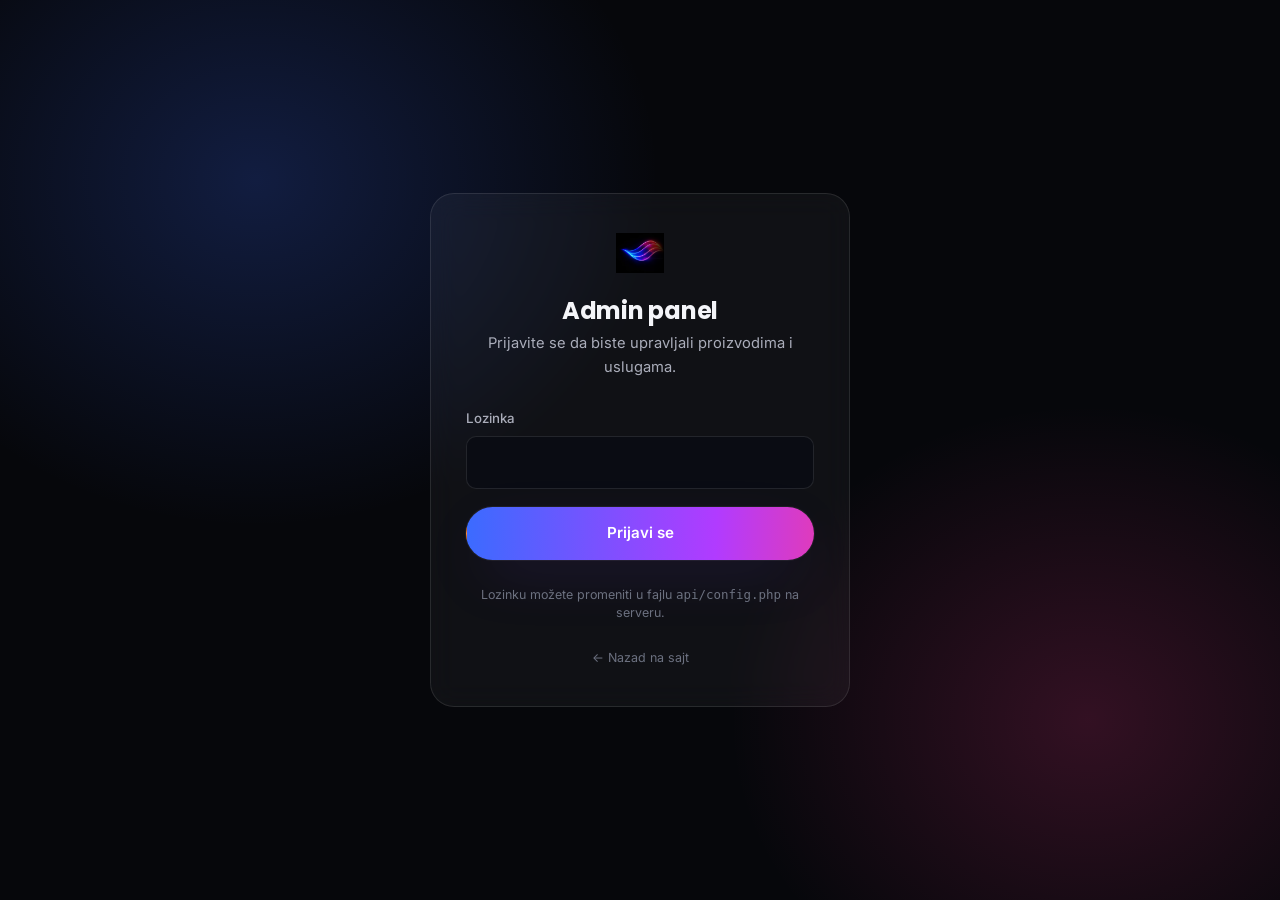
==== commit f6250a3e: "Add real backend: PHP + SQLite API, replace localStorage with shared data - api/: items CRUD, sessio" ====
--- a/admin.html
+++ b/admin.html
@@ -29,7 +29,7 @@
       <button type="submit" class="btn btn-primary btn-block">Prijavi se</button>
       <p class="login-error" id="loginError">Pogrešna lozinka. Pokušajte ponovo.</p>
     </form>
-    <p class="login-hint">Demo lozinka: <strong>spectrum2026</strong><br>Napomena: ovo je prijava samo na strani pregledača, namenjena za demonstraciju. Za pravu upotrebu potrebna je bezbedna prijava preko servera.</p>
+    <p class="login-hint">Lozinku možete promeniti u fajlu <code>api/config.php</code> na serveru.</p>
     <p class="login-hint"><a href="index.html">← Nazad na sajt</a></p>
   </div>
 </div>
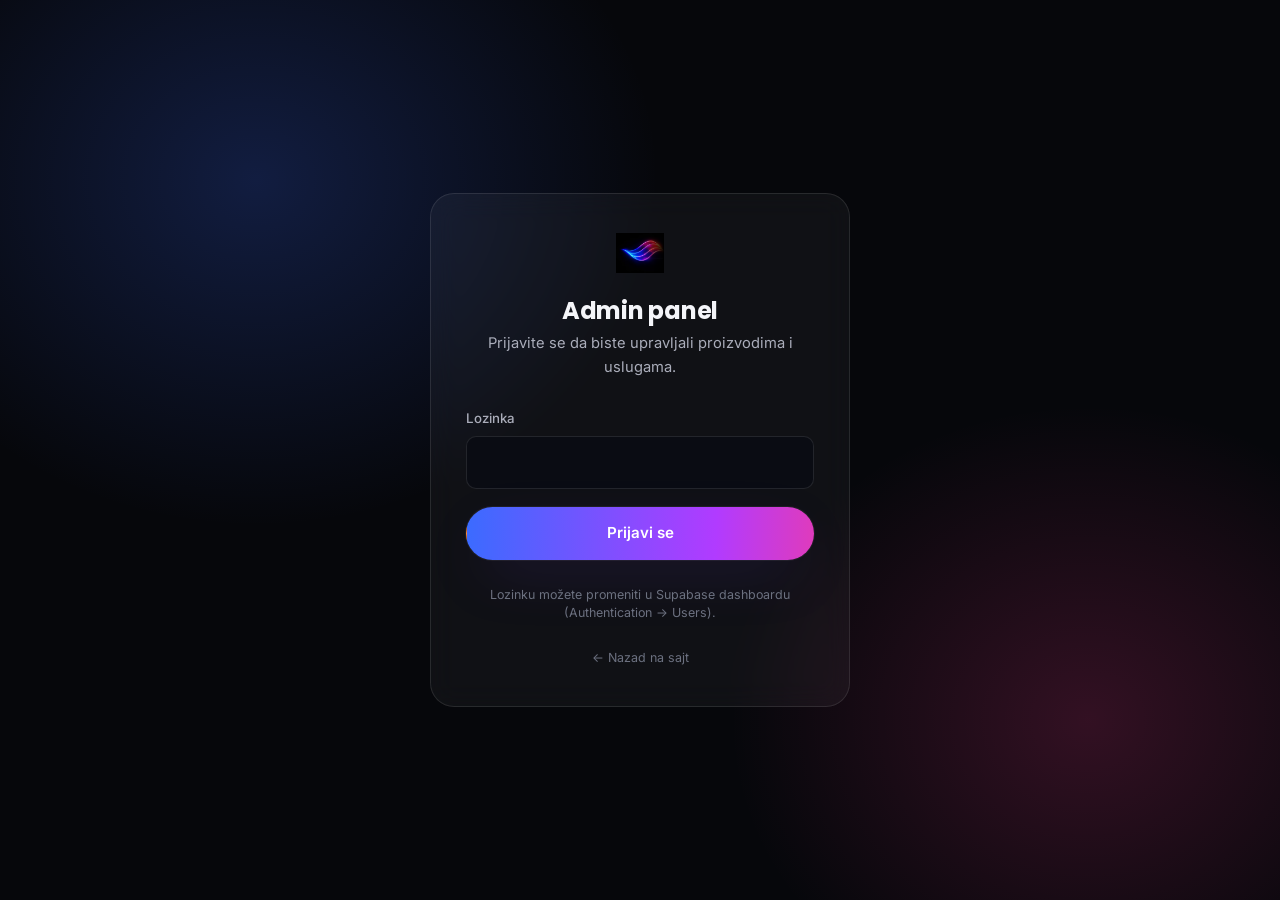
==== commit df6e7f0e: "Migrate to Supabase; multi-image uploads, SEO, security headers, mobile menu fix - Replace PHP + SQL" ====
--- a/admin.html
+++ b/admin.html
@@ -5,6 +5,7 @@
 <meta name="viewport" content="width=device-width, initial-scale=1">
 <title>Admin panel — TV Spectrum Elektro</title>
 <meta name="robots" content="noindex, nofollow">
+<meta name="theme-color" content="#06070b">
 <link rel="icon" type="image/png" href="assets/favicon-32.png">
 <link rel="apple-touch-icon" href="assets/apple-touch-icon.png">
 <link rel="preconnect" href="https://fonts.googleapis.com">
@@ -29,7 +30,7 @@
       <button type="submit" class="btn btn-primary btn-block">Prijavi se</button>
       <p class="login-error" id="loginError">Pogrešna lozinka. Pokušajte ponovo.</p>
     </form>
-    <p class="login-hint">Lozinku možete promeniti u fajlu <code>api/config.php</code> na serveru.</p>
+    <p class="login-hint">Lozinku možete promeniti u Supabase dashboardu (Authentication → Users).</p>
     <p class="login-hint"><a href="index.html">← Nazad na sajt</a></p>
   </div>
 </div>
@@ -59,6 +60,35 @@
       <div class="stat-card"><span>Vrednost zaliha</span><strong id="statValue">0 RSD</strong></div>
     </div>
 
+    <!-- DRUŠTVENE MREŽE -->
+    <div class="glass social-panel" id="socialPanel">
+      <h2>Društvene mreže</h2>
+      <p class="panel-sub">Ostavi polje prazno da se ta ikonica ne prikazuje u footeru sajta.</p>
+      <form id="socialForm">
+        <div class="social-field-grid">
+          <div class="field-group">
+            <label for="socialInstagram">Instagram link</label>
+            <input type="url" id="socialInstagram" placeholder="https://instagram.com/...">
+          </div>
+          <div class="field-group">
+            <label for="socialFacebook">Facebook link</label>
+            <input type="url" id="socialFacebook" placeholder="https://facebook.com/...">
+          </div>
+          <div class="field-group">
+            <label for="socialX">X (Twitter) link</label>
+            <input type="url" id="socialX" placeholder="https://x.com/...">
+          </div>
+          <div class="field-group">
+            <label for="socialReddit">Reddit link</label>
+            <input type="url" id="socialReddit" placeholder="https://reddit.com/u/...">
+          </div>
+        </div>
+        <div class="form-actions">
+          <button type="submit" class="btn btn-primary">Sačuvaj linkove</button>
+        </div>
+      </form>
+    </div>
+
     <div class="admin-grid">
 
       <!-- FORM -->
@@ -126,18 +156,14 @@
           </div>
 
           <div class="field-group">
-            <label for="fieldImage">Slika (opciono)</label>
-            <div class="image-upload" id="imageUpload">
-              <div class="image-preview" id="imagePreview">
-                <svg width="22" height="22" viewBox="0 0 24 24" fill="none" stroke="currentColor" stroke-width="1.75" stroke-linecap="round" stroke-linejoin="round"><rect x="3" y="3" width="18" height="18" rx="2"/><circle cx="8.5" cy="9.5" r="1.5"/><path d="M21 15l-5-5-9 9"/></svg>
-              </div>
-              <div class="image-upload-actions">
-                <label class="btn btn-outline btn-sm" for="fieldImage">Izaberi sliku</label>
-                <button type="button" class="btn btn-ghost btn-sm" id="removeImageBtn" style="display:none;">Ukloni</button>
-                <input type="file" id="fieldImage" accept="image/*" style="display:none;">
-              </div>
-            </div>
-            <p class="field-hint">Ako ne dodate sliku, na sajtu će se prikazati ikonica ispod. Slika se automatski smanjuje radi uštede prostora.</p>
+            <label for="fieldImages">Slike (opciono, više njih)</label>
+            <div class="image-grid" id="imageGrid"></div>
+            <div class="image-upload-actions">
+              <label class="btn btn-outline btn-sm" for="fieldImages" id="addImagesBtn">Dodaj slike</label>
+              <input type="file" id="fieldImages" accept="image/*" multiple style="display:none;">
+              <span class="field-hint-inline" id="imageUploadStatus"></span>
+            </div>
+            <p class="field-hint">Prva slika je naslovna (koristi se u listi proizvoda) — kliknite „Postavi kao naslovnu” na bilo kojoj drugoj da je promenite. Ako ne dodate nijednu, na sajtu će se prikazati ikonica ispod. Slike se automatski uklapaju u dobru veličinu, uz zadržavanje orijentacije.</p>
           </div>
 
           <div class="field-group">
--- a/css/style.css
+++ b/css/style.css
@@ -74,6 +74,9 @@
   background: none;
   border: none;
 }
+
+select { color-scheme: dark; }
+select option { background-color: var(--surface-solid); color: var(--text); }
 
 h1, h2, h3, h4 {
   font-family: "Poppins", "Inter", sans-serif;
@@ -254,6 +257,12 @@
 .nav-links a:hover, .nav-links a[aria-current="page"] { color: var(--text); }
 .nav-links a:hover::after, .nav-links a[aria-current="page"]::after { right: 0; }
 
+/* Dugme za poziv na dnu MOBILNOG menija (ubacuje ga main.js) — na desktopu
+   je nav-links običan horizontalni red pored zaglavlja, gde ovo dugme nema
+   smisla (telefon je već vidljiv u .phone-cta), pa je sakriveno dok se ne
+   uključi mobilni prikaz ispod. */
+.nav-cta { display: none; }
+
 .header-actions { display: flex; align-items: center; gap: 0.9rem; }
 .phone-cta { display: flex; align-items: center; gap: 0.5rem; font-weight: 600; font-size: 0.92rem; color: var(--text); }
 .phone-cta .icon { color: var(--orange); }
@@ -266,10 +275,31 @@
 }
 
 @media (max-width: 900px) {
-  .nav-links { position: fixed; inset: var(--header-h) 0 0 0; flex-direction: column; justify-content: flex-start; align-items: stretch; gap: 0; background: rgba(6,7,11,0.98); backdrop-filter: blur(20px); padding: 1.5rem 1.75rem 2rem; transform: translateY(-8px); opacity: 0; pointer-events: none; transition: opacity var(--dur) var(--ease), transform var(--dur) var(--ease); }
-  .nav-links a { padding: 0.95rem 0; border-bottom: 1px solid var(--border-soft); font-size: 1.05rem; }
+  /* .nav-links je position:fixed unutar .site-header, a .site-header ima
+     backdrop-filter — po CSS spec-u, filter/backdrop-filter na pretku pravi
+     "containing block" za fixed potomke UMESTO pravog viewport-a. Header je
+     visok samo var(--header-h) (~84px), pa je "bottom:0" iz starog `inset`
+     zapravo značilo "84px od vrha", ne "dno ekrana" — meni se skupljao na
+     svega ~56px visine, a stavke koje su prelivale van te kutije (flex overflow,
+     bez overflow:hidden) crtale su se BEZ pozadine iza sebe → izgledalo je kao
+     providan meni preko sadržaja stranice. Rešenje: eksplicitna visina u vh/dvh
+     jedinicama (uvek računata od pravog viewport-a, bez obzira na containing
+     block), umesto oslanjanja na `bottom:0`. Nema više ni backdrop-filter-a na
+     samom meniju (puna boja, jednostavnije i bez ikakve dvosmislenosti). */
+  .nav-links { position: fixed; top: var(--header-h); left: 0; right: 0; height: calc(100vh - var(--header-h)); height: calc(100dvh - var(--header-h)); z-index: 1; overflow-y: auto; flex-direction: column; justify-content: flex-start; align-items: stretch; gap: 0; background: var(--bg); padding: 1.5rem 1.75rem 2rem; transform: translateY(-8px); opacity: 0; pointer-events: none; transition: opacity var(--dur) var(--ease), transform var(--dur) var(--ease); }
+  .nav-links a { padding: 1.05rem 0.1rem; border-bottom: 1px solid var(--border-soft); font-size: 1.15rem; transition: color var(--dur) var(--ease), padding-left var(--dur) var(--ease); }
   .nav-links a::after { display: none; }
+  .nav-links a[aria-current="page"] { padding-left: 1rem; }
+  .nav-links a[aria-current="page"]::before {
+    content: ""; position: absolute; left: 0; top: 0.4rem; bottom: 0.4rem; width: 3px;
+    border-radius: 2px; background: var(--gradient-brand);
+  }
   .site-header.nav-open .nav-links { opacity: 1; transform: translateY(0); pointer-events: auto; }
+  /* CTA na dnu menija (ubacuje se preko JS-a u main.js) — umesto praznog
+     prostora ispod 5 linkova na velikim ekranima telefona, "margin-top: auto"
+     gura dugme za poziv skroz na dno menija. */
+  .nav-cta { display: block; margin-top: auto; padding-top: 1.5rem; }
+  .nav-cta .btn { width: 100%; }
   .nav-toggle { display: inline-flex; }
   .phone-cta span { display: none; }
 }
@@ -417,6 +447,14 @@
 .badge-condition.new { color: var(--success); border-color: rgba(53,214,138,0.35); background: rgba(53,214,138,0.1); }
 .badge-condition.used { color: var(--warning); border-color: rgba(255,184,77,0.35); background: rgba(255,184,77,0.1); }
 .badge-out { position: absolute; inset: 0; background: rgba(6,7,11,0.72); display: flex; align-items: center; justify-content: center; font-weight: 600; letter-spacing: 0.05em; text-transform: uppercase; font-size: 0.85rem; color: var(--text-dim); backdrop-filter: blur(2px); }
+.badge-photo-count {
+  position: absolute; bottom: 0.7rem; right: 0.7rem;
+  display: flex; align-items: center; gap: 0.3rem;
+  padding: 0.2rem 0.55rem; border-radius: 999px;
+  background: rgba(6,7,11,0.68); color: #fff; font-size: 0.72rem; font-weight: 600;
+  backdrop-filter: blur(2px);
+}
+.badge-photo-count svg { width: 13px; height: 13px; }
 
 .product-body { padding: 1.3rem 1.4rem 1.5rem; display: flex; flex-direction: column; gap: 0.6rem; flex: 1; }
 .product-body .cat { font-size: 0.76rem; color: var(--text-faint); text-transform: uppercase; letter-spacing: 0.08em; }
@@ -533,6 +571,7 @@
 
 /* ---------- contact ---------- */
 .contact-grid { display: grid; grid-template-columns: 1fr 1.15fr; gap: 2.5rem; align-items: start; }
+.contact-grid > * { min-width: 0; }
 .contact-info-list { display: flex; flex-direction: column; gap: 1.1rem; margin-bottom: 2rem; }
 .contact-info-item { display: flex; gap: 1rem; align-items: flex-start; }
 .contact-info-item .icon-wrap { width: 42px; height: 42px; flex-shrink: 0; border-radius: var(--radius-sm); display: grid; place-items: center; background: var(--surface-strong); border: 1px solid var(--border); color: var(--blue); }
@@ -553,9 +592,12 @@
 
 .form-card { padding: clamp(1.6rem, 3vw, 2.4rem); }
 .form-row { display: grid; grid-template-columns: 1fr 1fr; gap: 1rem; }
+.form-row > * { min-width: 0; }
 .field-group { margin-bottom: 1.1rem; display: flex; flex-direction: column; gap: 0.4rem; }
 .field-group label { font-size: 0.83rem; font-weight: 500; color: var(--text-dim); }
 .field-group input, .field-group textarea, .field-group select {
+  width: 100%;
+  min-width: 0;
   padding: 0.8rem 1rem;
   background: var(--bg-alt);
   border: 1px solid var(--border);
@@ -607,9 +649,22 @@
 .modal-inner { padding: 2rem; position: relative; }
 .modal-close { position: absolute; top: 1.1rem; right: 1.1rem; }
 
-.product-detail-media { aspect-ratio: 16/8; border-radius: var(--radius-md); margin-bottom: 1.3rem; display: grid; place-items: center; background: var(--bg-alt); overflow: hidden; }
+.product-detail-media { aspect-ratio: 16/8; border-radius: var(--radius-md); margin-bottom: 0.7rem; display: grid; place-items: center; background: var(--bg-alt); overflow: hidden; }
 .product-detail-media .icon { color: var(--text); }
 .product-detail-media img { width: 100%; height: 100%; object-fit: cover; }
+
+.product-detail-thumbs { display: none; gap: 0.5rem; margin-bottom: 1.3rem; overflow-x: auto; padding-bottom: 0.2rem; }
+.thumb-btn {
+  flex-shrink: 0; width: 56px; height: 56px;
+  border-radius: var(--radius-sm);
+  border: 2px solid transparent;
+  padding: 0; overflow: hidden; cursor: pointer;
+  opacity: 0.6;
+  transition: opacity var(--dur) var(--ease), border-color var(--dur) var(--ease);
+}
+.thumb-btn img { width: 100%; height: 100%; object-fit: cover; display: block; }
+.thumb-btn:hover { opacity: 0.85; }
+.thumb-btn.active { opacity: 1; border-color: var(--purple); }
 
 /* ---------- utility ---------- */
 .mt-0 { margin-top: 0 !important; }
--- a/css/admin.css
+++ b/css/admin.css
@@ -54,9 +54,14 @@
 .admin-grid { display: grid; grid-template-columns: 380px 1fr; gap: 1.6rem; align-items: start; }
 @media (max-width: 1080px) { .admin-grid { grid-template-columns: 1fr; } }
 
-.admin-panel { padding: 1.6rem; position: sticky; top: 96px; }
+.admin-panel { padding: 1.6rem; }
 .admin-panel h2 { font-size: 1.15rem; margin-bottom: 0.3rem; }
 .admin-panel .panel-sub { font-size: 0.85rem; margin-bottom: 1.4rem; }
+
+.social-panel { padding: 1.6rem; margin-bottom: 1.5rem; }
+.social-panel h2 { font-size: 1.15rem; margin-bottom: 0.3rem; }
+.social-panel .panel-sub { font-size: 0.85rem; margin-bottom: 1.4rem; }
+.social-field-grid { display: grid; grid-template-columns: repeat(auto-fit, minmax(220px, 1fr)); gap: 0 1.2rem; }
 
 .type-toggle { display: flex; gap: 0.5rem; margin-bottom: 1.2rem; background: var(--bg-alt); padding: 0.3rem; border-radius: var(--radius-pill); border: 1px solid var(--border); }
 .type-toggle button { flex: 1; padding: 0.55rem; border-radius: var(--radius-pill); font-size: 0.85rem; font-weight: 600; color: var(--text-faint); }
@@ -69,18 +74,41 @@
 .form-actions { display: flex; gap: 0.7rem; margin-top: 0.4rem; }
 
 /* ---- image upload ---- */
-.image-upload { display: flex; align-items: center; gap: 1rem; }
-.image-preview {
-  width: 72px; height: 72px; flex-shrink: 0;
+.image-grid {
+  display: grid;
+  grid-template-columns: repeat(auto-fill, minmax(72px, 1fr));
+  gap: 0.6rem;
+  margin-bottom: 0.8rem;
+}
+.image-grid:empty { display: none; }
+.image-grid-item {
+  position: relative;
+  aspect-ratio: 1;
   border-radius: var(--radius-sm);
-  border: 1px dashed var(--border);
+  border: 1px solid var(--border);
   background: var(--bg-alt);
-  display: grid; place-items: center;
-  color: var(--text-faint);
   overflow: hidden;
 }
-.image-preview img { width: 100%; height: 100%; object-fit: cover; }
-.image-upload-actions { display: flex; flex-direction: column; gap: 0.5rem; align-items: flex-start; }
+.image-grid-item img { width: 100%; height: 100%; object-fit: cover; display: block; }
+.image-grid-item.cover { border-color: var(--purple); box-shadow: 0 0 0 1px var(--purple); }
+.image-cover-badge {
+  position: absolute; left: 0; right: 0; bottom: 0;
+  font-size: 0.62rem; text-align: center; padding: 0.15rem 0;
+  background: rgba(0,0,0,0.6); color: #fff; letter-spacing: 0.02em;
+}
+.image-remove, .image-make-cover {
+  position: absolute; top: 3px;
+  width: 20px; height: 20px; border-radius: 50%;
+  display: grid; place-items: center;
+  background: rgba(0,0,0,0.65); color: #fff; border: none; cursor: pointer;
+  padding: 0;
+}
+.image-remove { right: 3px; }
+.image-remove:hover { background: var(--danger); }
+.image-make-cover { left: 3px; }
+.image-make-cover:hover { background: var(--purple); }
+.image-upload-actions { display: flex; align-items: center; gap: 0.8rem; flex-wrap: wrap; }
+.image-upload-actions .disabled { pointer-events: none; opacity: 0.6; }
 .field-hint { font-size: 0.78rem; color: var(--text-faint); margin-top: 0.5rem; line-height: 1.5; }
 .field-hint-inline { font-weight: 400; color: var(--text-faint); text-transform: none; letter-spacing: 0; }
 
